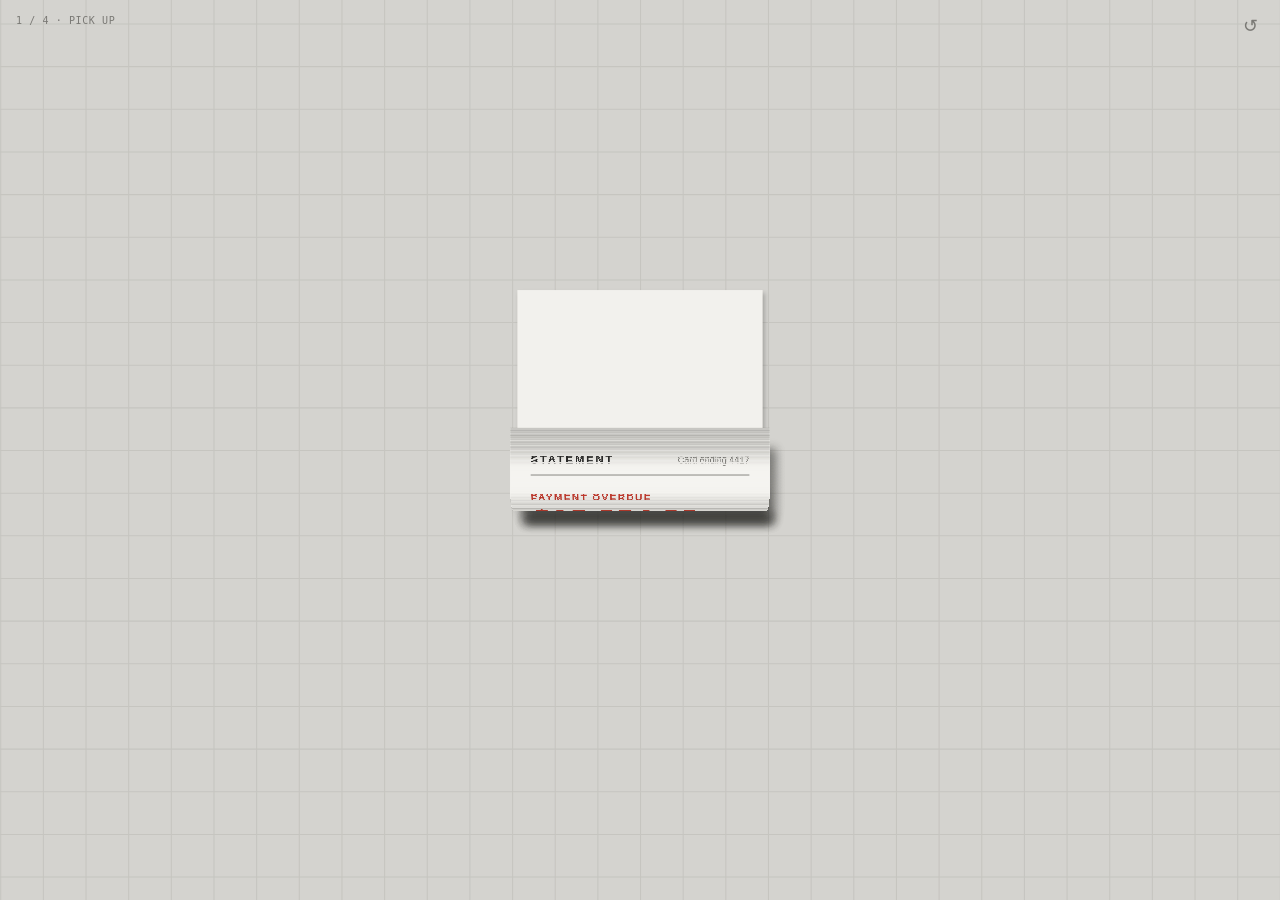
==== docs/index.html @ 92ccd155 "Add statement sequence prototype in /docs Combines the pick up, flip, crumple and throw studies into" ====
<!doctype html>
<html lang="en">
<head>
<meta charset="utf-8">
<meta name="viewport" content="width=device-width, initial-scale=1, viewport-fit=cover">
<title>Statement Sequence</title>
<link rel="stylesheet" href="style.css">
</head>
<body>
<div class="stage">
  <canvas id="c"></canvas>
  <div class="tag" id="tag"></div>
  <button id="reset" aria-label="Start over" title="Start over">↺</button>
  <button id="again" hidden>↺ start again</button>
</div>
<script>
const ASSETS = {
  front_plain: 'assets/statement_front.svg', can: 'assets/can.svg',
  glove1: 'assets/glove_01.svg', glove2: 'assets/glove_02.svg', glove3: 'assets/glove_03.svg', glove4: 'assets/glove_04.svg', glove5: 'assets/glove_05.svg',
  roll1: 'assets/ball_roll_01.svg', roll2: 'assets/ball_roll_02.svg', roll3: 'assets/ball_roll_03.svg', roll4: 'assets/ball_roll_04.svg',
  roll5: 'assets/ball_roll_05.svg', roll6: 'assets/ball_roll_06.svg', roll7: 'assets/ball_roll_07.svg', roll8: 'assets/ball_roll_08.svg',
};
</script>
<script src="js/core.js"></script>
<script src="js/common.js"></script>
<script src="js/paper.js"></script>
<script src="js/stage-pickup.js"></script>
<script src="js/stage-flip.js"></script>
<script src="js/stage-crumple.js"></script>
<script src="js/stage-throw.js"></script>
<script src="js/sequence.js"></script>
</body>
</html>
---- docs/style.css ----
* { box-sizing: border-box; }
:root { --bg:#d6d5d1; --fg:#2b2b2a; --dim:#7a7975; color-scheme: light; }
html, body { height: 100%; }
body { background: var(--bg); color: var(--fg); margin: 0; overflow: hidden;
  font: 12px/1.3 ui-monospace, "SF Mono", Menlo, monospace; }
/* fills the window at any size; the canvas scales its drawing to fit (core.js) */
.stage { position: fixed; inset: 0; background: var(--bg);
  touch-action: none; user-select: none; -webkit-user-select: none; -webkit-touch-callout: none; }
canvas { position: absolute; inset: 0; width: 100%; height: 100%; display: block; touch-action: none; }
.tag { position: absolute; left: 16px; top: 14px; color: var(--dim); letter-spacing: .06em; text-transform: uppercase; font-size: 10px; pointer-events: none; }
#reset { position: absolute; right: 12px; top: 8px; width: 36px; height: 36px; border-radius: 50%; border: 0;
  background: transparent; color: var(--dim); font-size: 18px; line-height: 1; cursor: pointer; }
#reset:focus-visible, #again:focus-visible { outline: 2px solid #aaa; }
#again { position: absolute; left: 50%; bottom: 8%; transform: translate(-50%, 6px); padding: 10px 18px; border: 0; border-radius: 999px;
  background: rgba(43,43,42,0.08); color: var(--fg); font: inherit; font-size: 11px; letter-spacing: .08em; text-transform: uppercase;
  cursor: pointer; opacity: 0; transition: opacity 1.2s ease, transform 1.2s ease, background .2s; }
#again.show { opacity: 1; transform: translate(-50%, 0); }
#again:hover { background: rgba(43,43,42,0.14); }
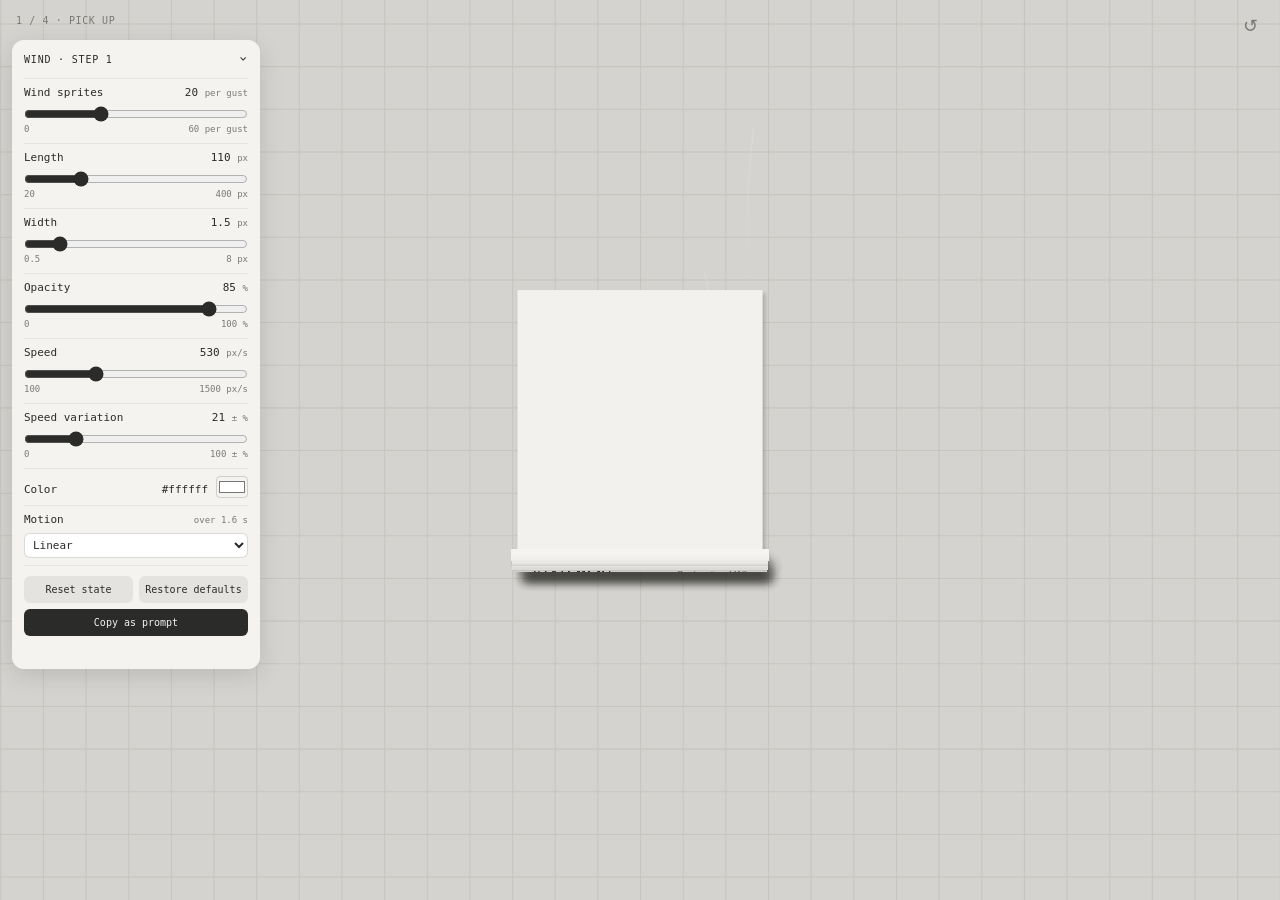
==== commit c0de31ea: "Add wind controls panel for the pick-up step A collapsible panel on the left tunes the draft's strea" ====
--- a/docs/index.html
+++ b/docs/index.html
@@ -24,6 +24,7 @@
 <script src="js/core.js"></script>
 <script src="js/common.js"></script>
 <script src="js/paper.js"></script>
+<script src="js/wind-panel.js"></script>
 <script src="js/stage-pickup.js"></script>
 <script src="js/stage-flip.js"></script>
 <script src="js/stage-crumple.js"></script>
--- a/docs/style.css
+++ b/docs/style.css
@@ -16,3 +16,31 @@
   cursor: pointer; opacity: 0; transition: opacity 1.2s ease, transform 1.2s ease, background .2s; }
 #again.show { opacity: 1; transform: translate(-50%, 0); }
 #again:hover { background: rgba(43,43,42,0.14); }
+
+/* ---- wind panel (step 1 controls), floating on the left ---- */
+.wind-panel { position: absolute; left: 12px; top: 40px; width: 248px; max-width: calc(100% - 24px); max-height: calc(100% - 56px);
+  display: flex; flex-direction: column; background: rgba(246,245,242,0.94); color: var(--fg); border-radius: 12px;
+  box-shadow: 0 6px 24px rgba(0,0,0,0.12); backdrop-filter: blur(6px); -webkit-backdrop-filter: blur(6px); z-index: 2; }
+.wind-panel:not(.open) { width: auto; }
+.wp-head { display: flex; justify-content: space-between; align-items: center; gap: 12px; width: 100%; padding: 10px 12px;
+  border: 0; background: none; color: var(--fg); font: inherit; font-size: 10px; letter-spacing: .08em; text-transform: uppercase; cursor: pointer; }
+.wp-chev { font-size: 14px; transition: transform .2s; }
+.wind-panel.open .wp-chev { transform: rotate(90deg); }
+.wp-body { display: none; overflow-y: auto; padding: 0 12px 12px; }
+.wind-panel.open .wp-body { display: block; }
+.wp-row { display: grid; grid-template-columns: 1fr auto; align-items: baseline; gap: 2px 8px; padding: 7px 0; border-top: 1px solid rgba(0,0,0,0.06); }
+.wp-label { font-size: 11px; }
+.wp-val { font-size: 11px; text-align: right; font-variant-numeric: tabular-nums; }
+.wp-val small, .wp-range small { color: var(--dim); font-size: 9px; }
+.wp-row input[type=range], .wp-row select { grid-column: 1 / -1; width: 100%; margin: 4px 0 0; accent-color: #2b2b2a; }
+.wp-row select { font: inherit; font-size: 11px; padding: 4px; border: 1px solid rgba(0,0,0,0.15); border-radius: 6px; background: #fff; color: var(--fg); }
+.wp-range { grid-column: 1 / -1; display: flex; justify-content: space-between; }
+.wp-inline { grid-template-columns: 1fr auto auto; }
+.wp-inline input[type=color] { width: 32px; height: 22px; padding: 0; border: 1px solid rgba(0,0,0,0.15); border-radius: 4px; background: none; cursor: pointer; }
+.wp-buttons { display: grid; grid-template-columns: 1fr 1fr; gap: 6px; padding-top: 10px; border-top: 1px solid rgba(0,0,0,0.06); }
+.wp-buttons button { padding: 7px 6px; border: 0; border-radius: 6px; background: rgba(43,43,42,0.08); color: var(--fg); font: inherit; font-size: 10px; cursor: pointer; }
+.wp-buttons button:hover { background: rgba(43,43,42,0.14); }
+.wp-buttons .wp-primary { grid-column: 1 / -1; background: #2b2b2a; color: #f4f3ef; }
+.wp-buttons .wp-primary:hover { background: #000; }
+.wind-panel button:focus-visible, .wind-panel input:focus-visible, .wind-panel select:focus-visible { outline: 2px solid #888; outline-offset: 1px; }
+.wp-status { min-height: 1.3em; margin: 8px 0 0; color: var(--dim); font-size: 10px; }
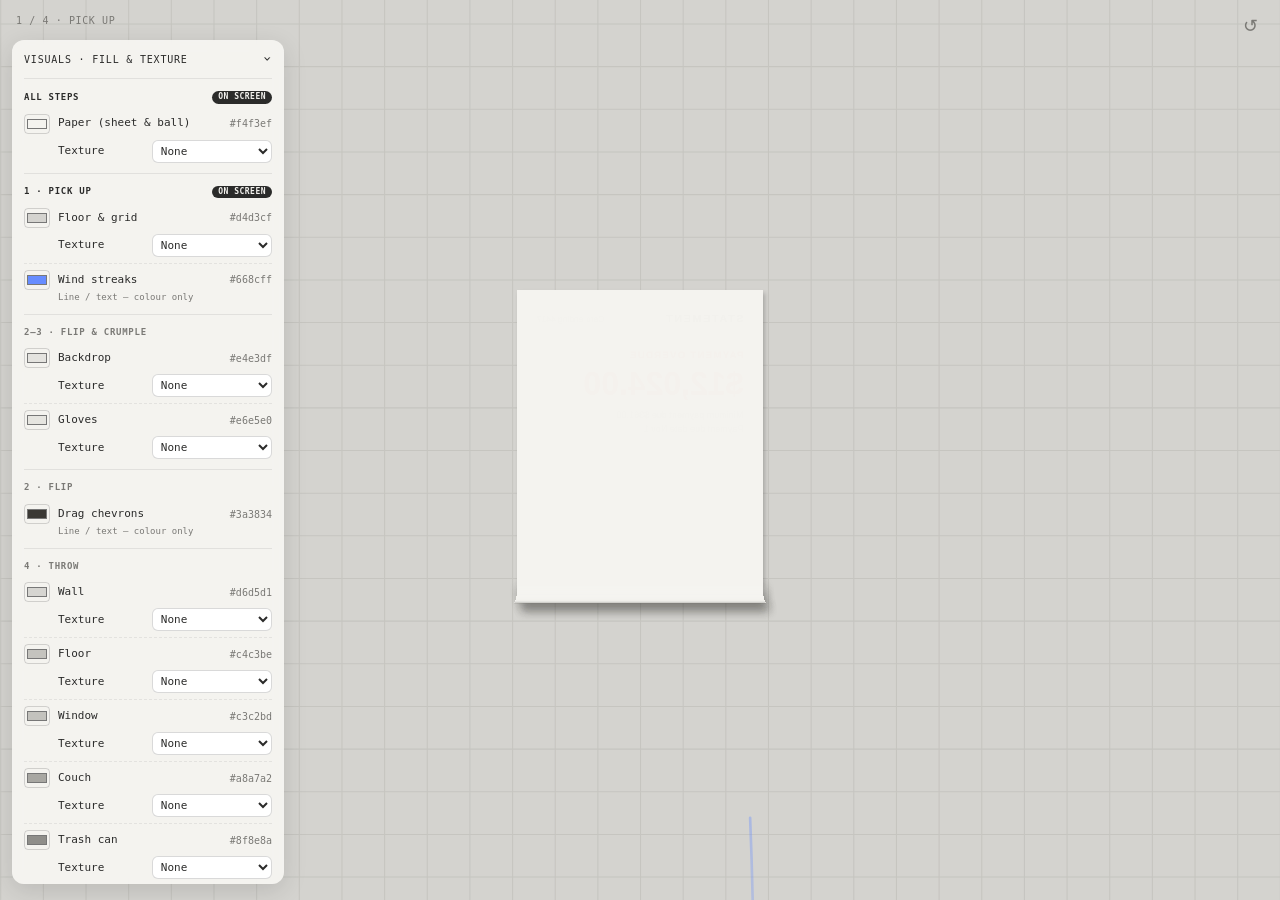
==== commit 89e2044b: "Add visuals panel for fill color and texture of every component look.js registers each visual compon" ====
--- a/docs/index.html
+++ b/docs/index.html
@@ -23,6 +23,7 @@
 </script>
 <script src="js/core.js"></script>
 <script src="js/common.js"></script>
+<script src="js/look.js"></script>
 <script src="js/paper.js"></script>
 <script src="js/wind-panel.js"></script>
 <script src="js/stage-pickup.js"></script>
@@ -30,5 +31,6 @@
 <script src="js/stage-crumple.js"></script>
 <script src="js/stage-throw.js"></script>
 <script src="js/sequence.js"></script>
+<script src="js/look-panel.js"></script>
 </body>
 </html>
--- a/docs/style.css
+++ b/docs/style.css
@@ -17,17 +17,17 @@
 #again.show { opacity: 1; transform: translate(-50%, 0); }
 #again:hover { background: rgba(43,43,42,0.14); }
 
-/* ---- wind panel (step 1 controls), floating on the left ---- */
-.wind-panel { position: absolute; left: 12px; top: 40px; width: 248px; max-width: calc(100% - 24px); max-height: calc(100% - 56px);
+/* ---- control panels (wind, visuals), floating on the left ---- */
+.ctl-panel { position: absolute; left: 12px; top: 40px; width: 248px; max-width: calc(100% - 24px); max-height: calc(100% - 56px);
   display: flex; flex-direction: column; background: rgba(246,245,242,0.94); color: var(--fg); border-radius: 12px;
   box-shadow: 0 6px 24px rgba(0,0,0,0.12); backdrop-filter: blur(6px); -webkit-backdrop-filter: blur(6px); z-index: 2; }
-.wind-panel:not(.open) { width: auto; }
+.ctl-panel:not(.open) { width: auto; }
 .wp-head { display: flex; justify-content: space-between; align-items: center; gap: 12px; width: 100%; padding: 10px 12px;
   border: 0; background: none; color: var(--fg); font: inherit; font-size: 10px; letter-spacing: .08em; text-transform: uppercase; cursor: pointer; }
 .wp-chev { font-size: 14px; transition: transform .2s; }
-.wind-panel.open .wp-chev { transform: rotate(90deg); }
+.ctl-panel.open .wp-chev { transform: rotate(90deg); }
 .wp-body { display: none; overflow-y: auto; padding: 0 12px 12px; }
-.wind-panel.open .wp-body { display: block; }
+.ctl-panel.open .wp-body { display: block; }
 .wp-row { display: grid; grid-template-columns: 1fr auto; align-items: baseline; gap: 2px 8px; padding: 7px 0; border-top: 1px solid rgba(0,0,0,0.06); }
 .wp-label { font-size: 11px; }
 .wp-val { font-size: 11px; text-align: right; font-variant-numeric: tabular-nums; }
@@ -42,5 +42,25 @@
 .wp-buttons button:hover { background: rgba(43,43,42,0.14); }
 .wp-buttons .wp-primary { grid-column: 1 / -1; background: #2b2b2a; color: #f4f3ef; }
 .wp-buttons .wp-primary:hover { background: #000; }
-.wind-panel button:focus-visible, .wind-panel input:focus-visible, .wind-panel select:focus-visible { outline: 2px solid #888; outline-offset: 1px; }
+.ctl-panel button:focus-visible, .ctl-panel input:focus-visible, .ctl-panel select:focus-visible { outline: 2px solid #888; outline-offset: 1px; }
 .wp-status { min-height: 1.3em; margin: 8px 0 0; color: var(--dim); font-size: 10px; }
+
+/* ---- visuals panel ---- */
+.look-panel { width: 272px; }
+.lp-group { border-top: 1px solid rgba(0,0,0,0.08); padding: 6px 0 4px; }
+.lp-group h3 { display: flex; justify-content: space-between; align-items: center; margin: 6px 0 4px; font-size: 9px; font-weight: 600; letter-spacing: .08em; text-transform: uppercase; color: var(--dim); }
+.lp-now { display: none; padding: 1px 6px; border-radius: 999px; background: #2b2b2a; color: #f4f3ef; font-size: 8px; letter-spacing: .06em; }
+.lp-group.now .lp-now { display: inline-block; }
+.lp-group.now h3 { color: var(--fg); }
+.lp-comp { padding: 6px 0; }
+.lp-comp + .lp-comp { border-top: 1px dashed rgba(0,0,0,0.07); }
+.lp-line { display: grid; grid-template-columns: auto 1fr auto; align-items: center; gap: 8px; }
+.lp-line input[type=color] { width: 26px; height: 20px; padding: 0; border: 1px solid rgba(0,0,0,0.15); border-radius: 4px; background: none; cursor: pointer; }
+.lp-hex { font-size: 10px; color: var(--dim); font-variant-numeric: tabular-nums; }
+.lp-sub { grid-template-columns: 1fr 1.4fr; margin-top: 6px; padding-left: 34px; }
+.lp-sub select { font: inherit; font-size: 11px; padding: 3px 4px; border: 1px solid rgba(0,0,0,0.15); border-radius: 6px; background: #fff; color: var(--fg); }
+.lp-texopts { display: none; padding-left: 34px; }
+.lp-comp.has-tex .lp-texopts { display: block; }
+.lp-texopts .wp-row { border-top: 0; padding: 3px 0; }
+.lp-note { margin: 2px 0 0 34px; font-size: 9px; color: var(--dim); }
+.look-panel .wp-buttons { margin-top: 4px; }
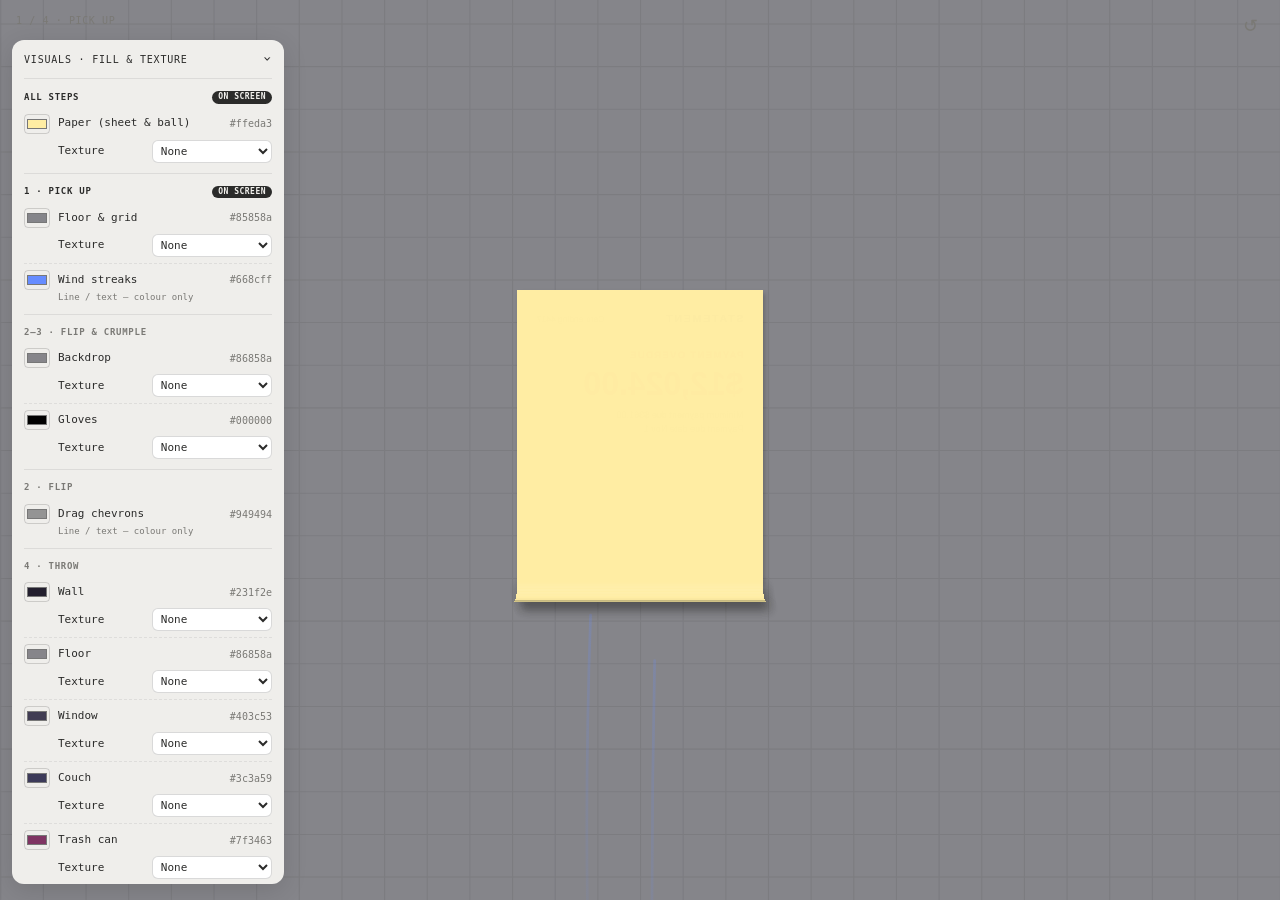
==== commit d68ce632: "Show Heaven's Waters shader outside the window in step 4 The supplied GLSL is kept verbatim in docs/" ====
--- a/docs/index.html
+++ b/docs/index.html
@@ -25,6 +25,7 @@
 <script src="js/common.js"></script>
 <script src="js/look.js"></script>
 <script src="js/paper.js"></script>
+<script src="js/sky.js"></script>
 <script src="js/wind-panel.js"></script>
 <script src="js/stage-pickup.js"></script>
 <script src="js/stage-flip.js"></script>
--- a/docs/style.css
+++ b/docs/style.css
@@ -64,3 +64,8 @@
 .lp-texopts .wp-row { border-top: 0; padding: 3px 0; }
 .lp-note { margin: 2px 0 0 34px; font-size: 9px; color: var(--dim); }
 .look-panel .wp-buttons { margin-top: 4px; }
+.lp-toggle { grid-template-columns: auto 1fr; margin-bottom: 4px; }
+.lp-toggle input { accent-color: #2b2b2a; width: 16px; height: 16px; }
+.lp-skyopts .wp-row { border-top: 0; padding: 3px 0; }
+.lp-skyopts .lp-line { margin: 4px 0; }
+.lp-sky.off .lp-skyopts { opacity: .4; pointer-events: none; }
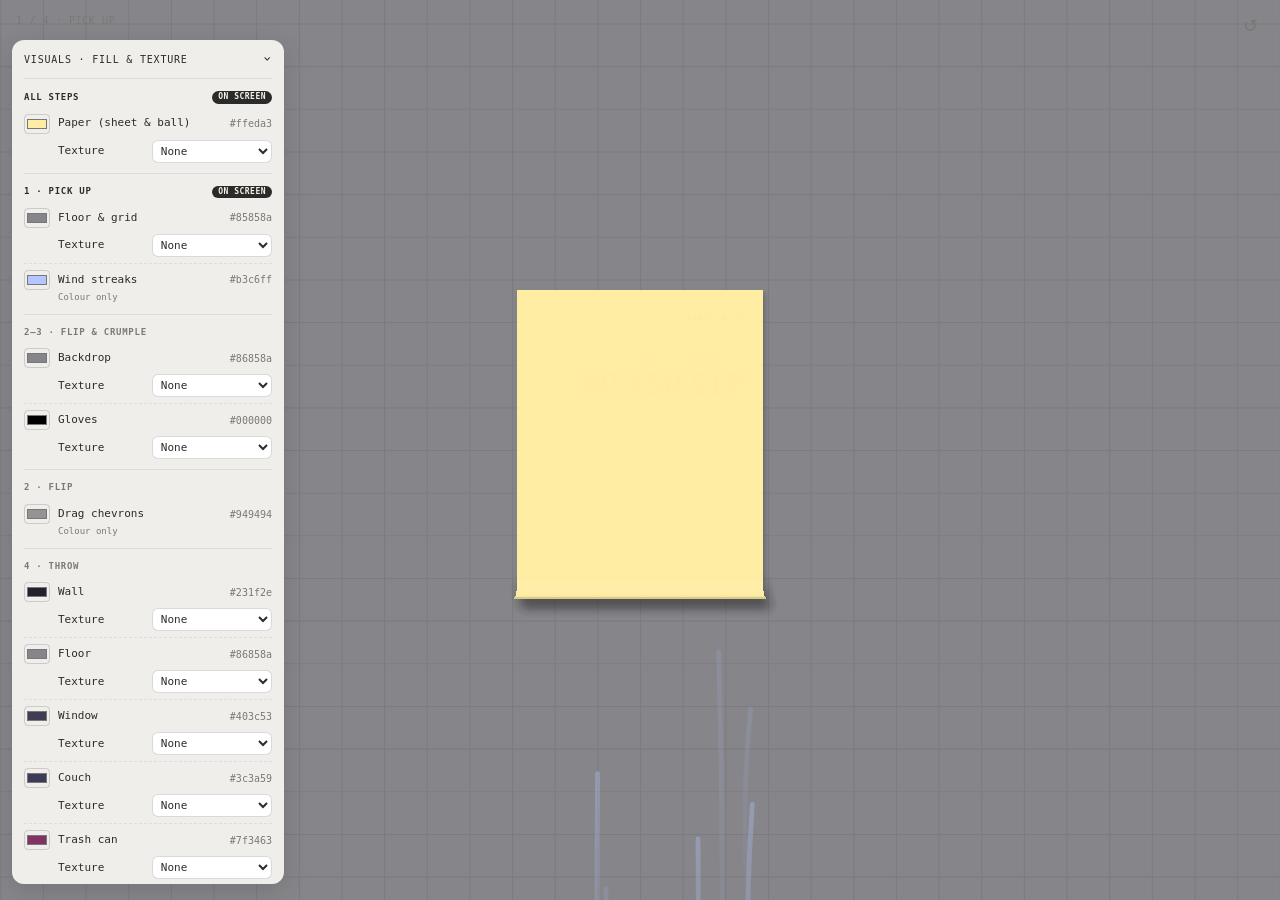
==== commit 07840071: "Wrap the trash can's texture around its panels can.js draws the can from can.svg's geometry: one tex" ====
--- a/docs/index.html
+++ b/docs/index.html
@@ -24,6 +24,7 @@
 <script src="js/core.js"></script>
 <script src="js/common.js"></script>
 <script src="js/look.js"></script>
+<script src="js/can.js"></script>
 <script src="js/paper.js"></script>
 <script src="js/sky.js"></script>
 <script src="js/wind-panel.js"></script>
--- a/docs/style.css
+++ b/docs/style.css
@@ -18,15 +18,19 @@
 #again:hover { background: rgba(43,43,42,0.14); }
 
 /* ---- control panels (wind, visuals), floating on the left ---- */
-.ctl-panel { position: absolute; left: 12px; top: 40px; width: 248px; max-width: calc(100% - 24px); max-height: calc(100% - 56px);
+/* the panels stack in one column; when both are open they share the height and scroll inside */
+.ctl-dock { position: absolute; left: 12px; top: 40px; bottom: 16px; max-width: calc(100% - 24px); display: flex; flex-direction: column;
+  align-items: flex-start; gap: 8px; pointer-events: none; z-index: 2; }
+.ctl-dock > * { pointer-events: auto; }
+.ctl-panel { width: 248px; max-width: 100%; flex: 0 1 auto; min-height: 0;
   display: flex; flex-direction: column; background: rgba(246,245,242,0.94); color: var(--fg); border-radius: 12px;
-  box-shadow: 0 6px 24px rgba(0,0,0,0.12); backdrop-filter: blur(6px); -webkit-backdrop-filter: blur(6px); z-index: 2; }
+  box-shadow: 0 6px 24px rgba(0,0,0,0.12); backdrop-filter: blur(6px); -webkit-backdrop-filter: blur(6px); }
 .ctl-panel:not(.open) { width: auto; }
 .wp-head { display: flex; justify-content: space-between; align-items: center; gap: 12px; width: 100%; padding: 10px 12px;
   border: 0; background: none; color: var(--fg); font: inherit; font-size: 10px; letter-spacing: .08em; text-transform: uppercase; cursor: pointer; }
 .wp-chev { font-size: 14px; transition: transform .2s; }
 .ctl-panel.open .wp-chev { transform: rotate(90deg); }
-.wp-body { display: none; overflow-y: auto; padding: 0 12px 12px; }
+.wp-body { display: none; overflow-y: auto; min-height: 0; padding: 0 12px 12px; }
 .ctl-panel.open .wp-body { display: block; }
 .wp-row { display: grid; grid-template-columns: 1fr auto; align-items: baseline; gap: 2px 8px; padding: 7px 0; border-top: 1px solid rgba(0,0,0,0.06); }
 .wp-label { font-size: 11px; }
@@ -47,6 +51,7 @@
 
 /* ---- visuals panel ---- */
 .look-panel { width: 272px; }
+.ctl-panel .wp-head { flex: none; }
 .lp-group { border-top: 1px solid rgba(0,0,0,0.08); padding: 6px 0 4px; }
 .lp-group h3 { display: flex; justify-content: space-between; align-items: center; margin: 6px 0 4px; font-size: 9px; font-weight: 600; letter-spacing: .08em; text-transform: uppercase; color: var(--dim); }
 .lp-now { display: none; padding: 1px 6px; border-radius: 999px; background: #2b2b2a; color: #f4f3ef; font-size: 8px; letter-spacing: .06em; }
